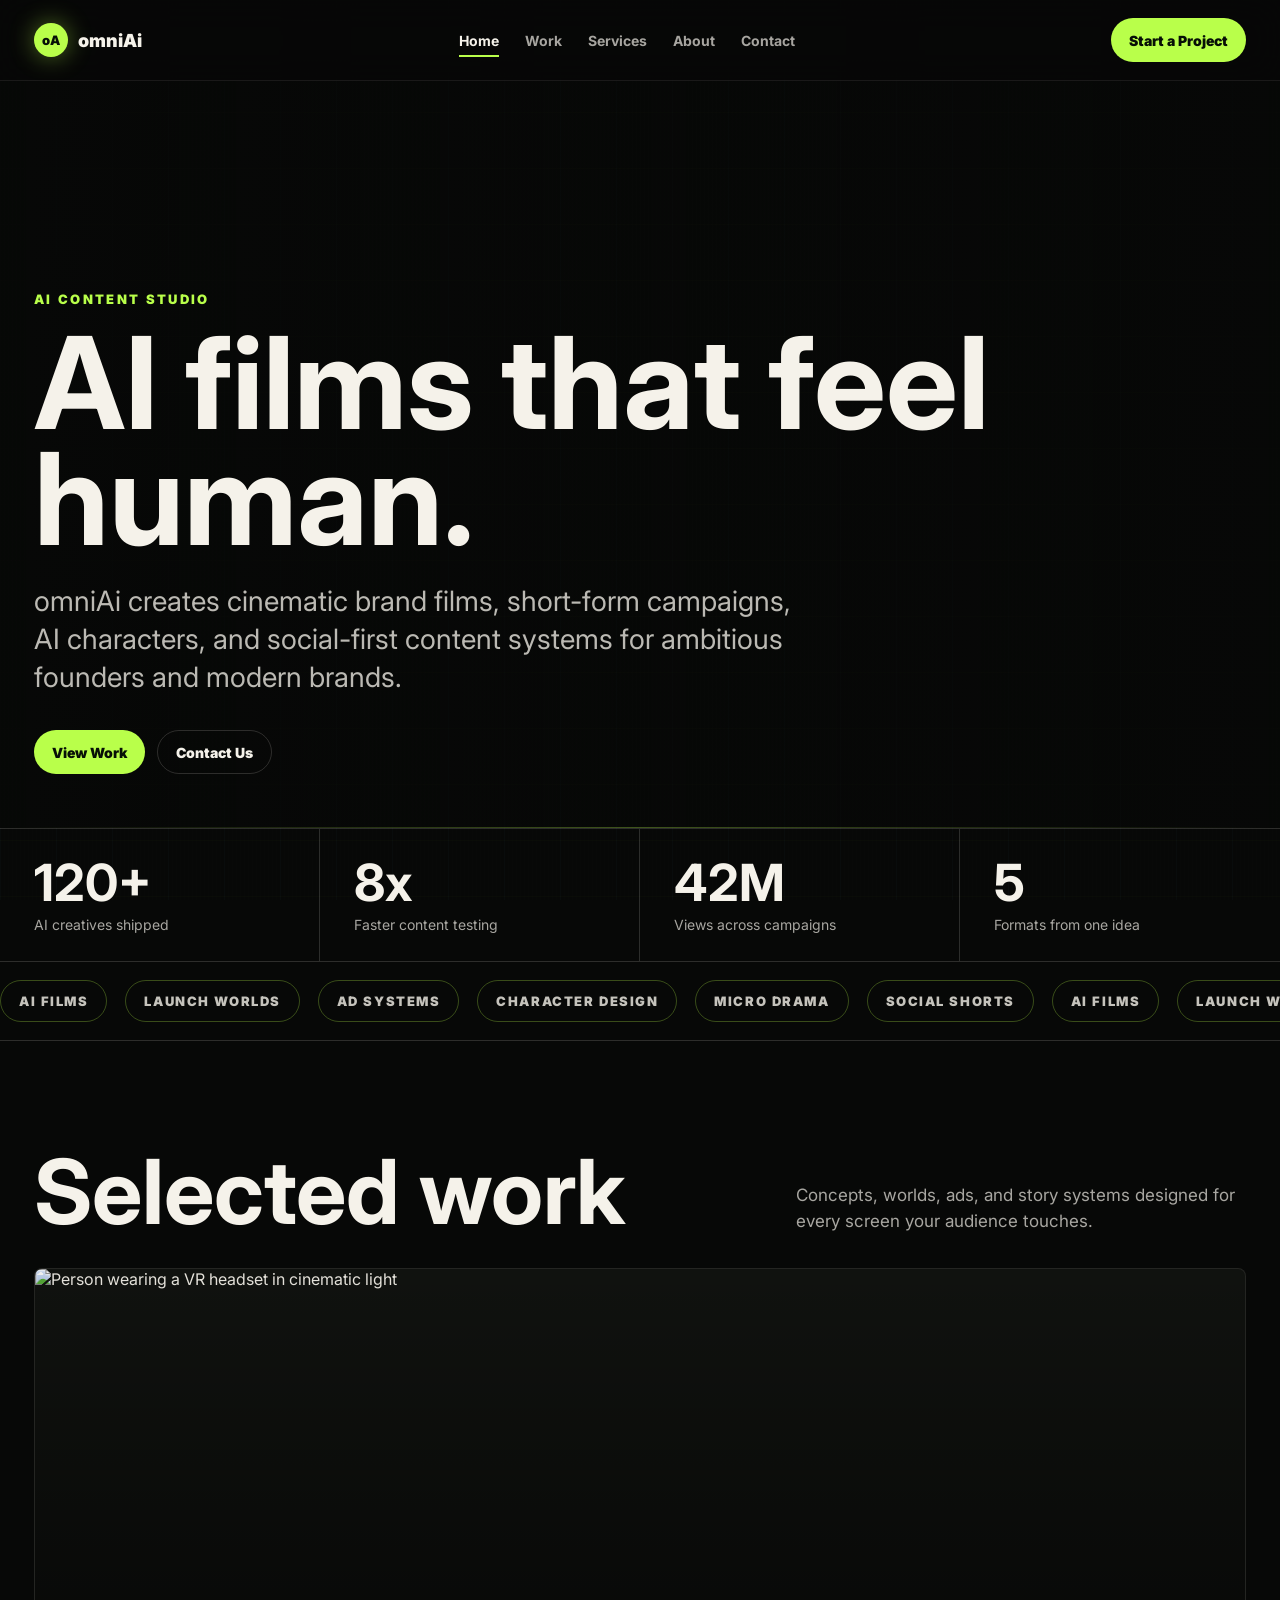
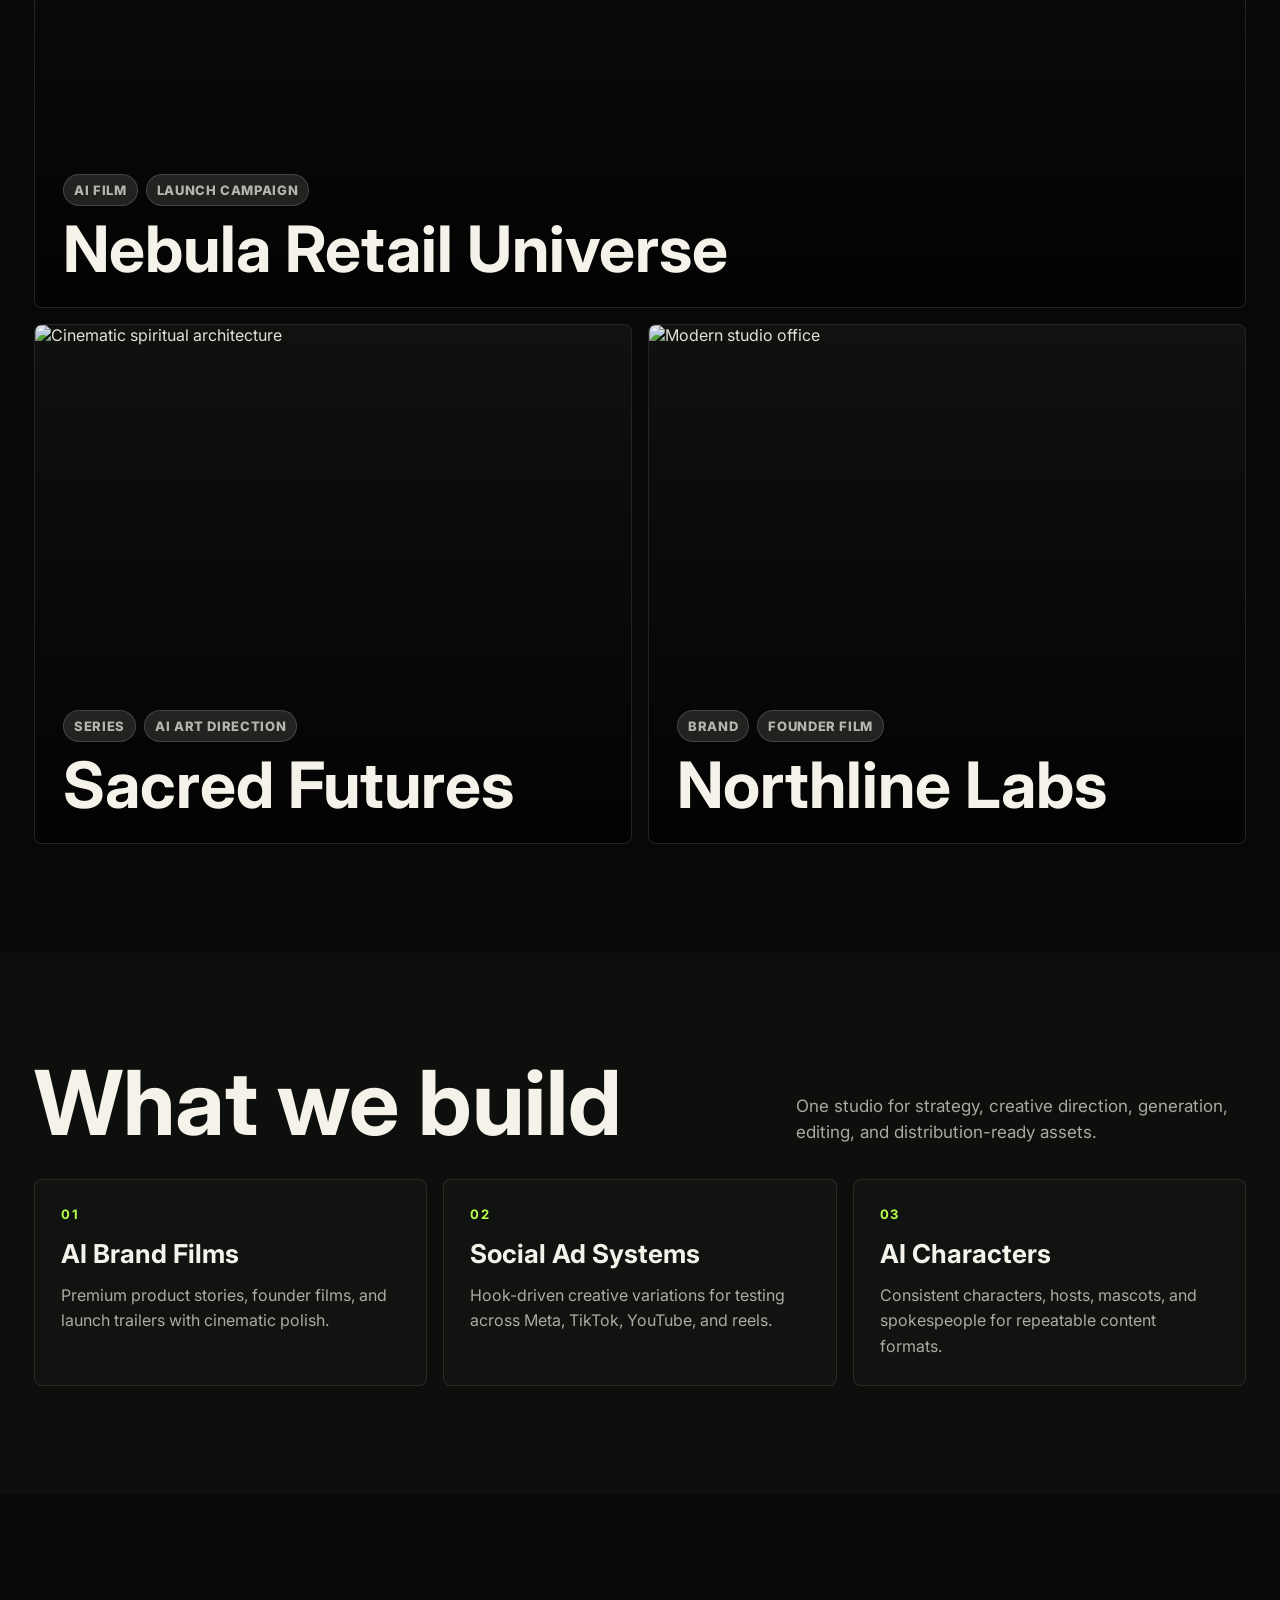
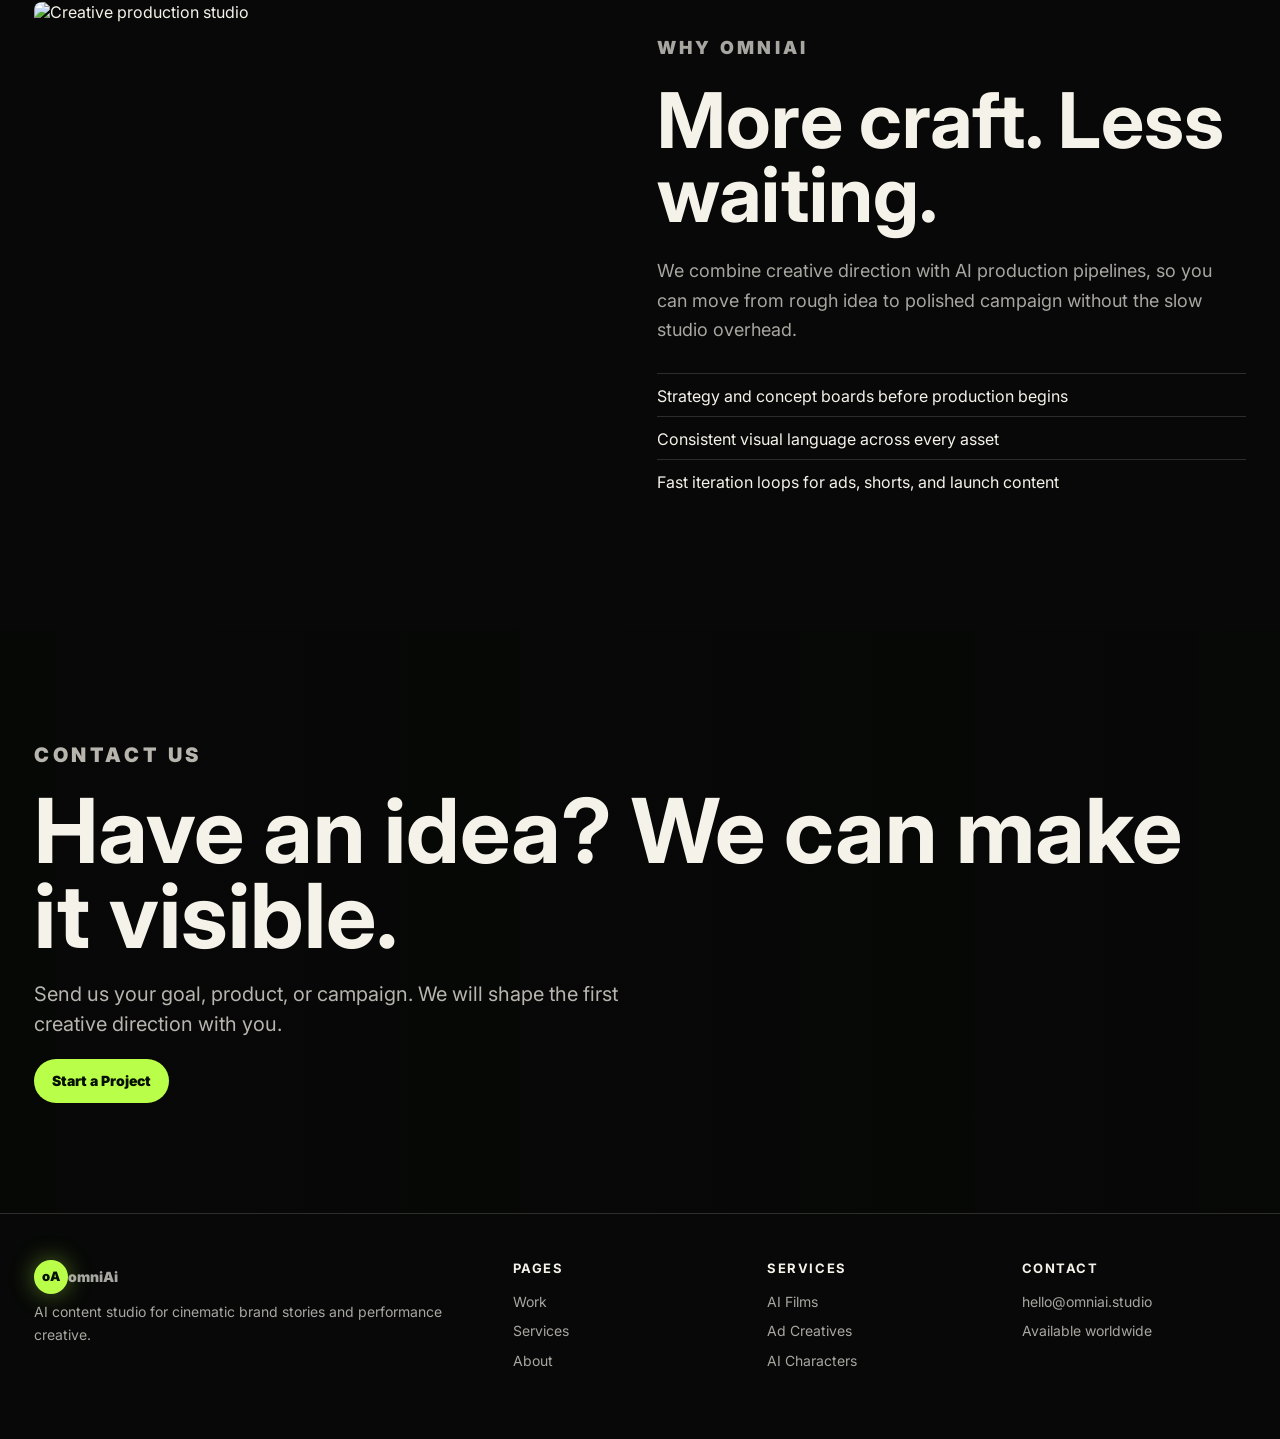
==== index.html @ dc78fbbf "portfolio first raw version" ====
<!DOCTYPE html>
<html lang="en">
  <head>
    <meta charset="UTF-8" />
    <meta name="viewport" content="width=device-width, initial-scale=1.0" />
    <title>omniAi Studio</title>
    <link rel="preconnect" href="https://fonts.googleapis.com" />
    <link rel="preconnect" href="https://fonts.gstatic.com" crossorigin />
    <link href="https://fonts.googleapis.com/css2?family=Inter:wght@400;500;700;800;900&display=swap" rel="stylesheet" />
    <link rel="stylesheet" href="./styles.css" />
  </head>
  <body>
    <div class="site-shell">
      <header class="site-header">
        <a class="brand" href="./index.html"><span class="brand-mark">oA</span><span>omniAi</span></a>
        <nav class="main-nav" aria-label="Main navigation">
          <a class="active" href="./index.html">Home</a>
          <a href="./work.html">Work</a>
          <a href="./services.html">Services</a>
          <a href="./about.html">About</a>
          <a href="./contact.html">Contact</a>
        </nav>
        <a class="nav-cta" href="./contact.html">Start a Project</a>
        <button class="menu-toggle" type="button" data-menu-toggle>Menu</button>
      </header>

      <main>
        <section class="hero">
          <div class="hero-inner reveal">
            <p class="eyebrow">AI content studio</p>
            <h1>AI films that feel human.</h1>
            <p class="hero-copy">
              omniAi creates cinematic brand films, short-form campaigns, AI characters,
              and social-first content systems for ambitious founders and modern brands.
            </p>
            <div class="hero-actions">
              <a class="button-primary" href="./work.html">View Work</a>
              <a class="button-secondary" href="./contact.html">Contact Us</a>
            </div>
          </div>
        </section>

        <section class="proof-strip" aria-label="Studio proof points">
          <div class="proof-item"><strong>120+</strong><span>AI creatives shipped</span></div>
          <div class="proof-item"><strong>8x</strong><span>Faster content testing</span></div>
          <div class="proof-item"><strong>42M</strong><span>Views across campaigns</span></div>
          <div class="proof-item"><strong>5</strong><span>Formats from one idea</span></div>
        </section>

        <section class="motion-strip" aria-label="omniAi capabilities">
          <div class="motion-track">
            <span>AI Films</span>
            <span>Launch Worlds</span>
            <span>Ad Systems</span>
            <span>Character Design</span>
            <span>Micro Drama</span>
            <span>Social Shorts</span>
            <span>AI Films</span>
            <span>Launch Worlds</span>
            <span>Ad Systems</span>
            <span>Character Design</span>
            <span>Micro Drama</span>
            <span>Social Shorts</span>
          </div>
        </section>

        <section class="section" id="work">
          <div class="section-inner">
            <div class="section-head reveal">
              <h2>Selected work</h2>
              <p>Concepts, worlds, ads, and story systems designed for every screen your audience touches.</p>
            </div>

            <div class="work-grid">
              <article class="work-card featured reveal">
                <a href="./work.html">
                  <img src="https://images.unsplash.com/photo-1535223289827-42f1e9919769?auto=format&fit=crop&w=1800&q=85" alt="Person wearing a VR headset in cinematic light" />
                  <div class="work-overlay">
                    <div class="work-meta"><span>AI Film</span><span>Launch Campaign</span></div>
                    <h3>Nebula Retail Universe</h3>
                  </div>
                </a>
              </article>

              <article class="work-card reveal">
                <a href="./work.html">
                  <img src="https://images.unsplash.com/photo-1518709268805-4e9042af2176?auto=format&fit=crop&w=1200&q=85" alt="Cinematic spiritual architecture" />
                  <div class="work-overlay">
                    <div class="work-meta"><span>Series</span><span>AI Art Direction</span></div>
                    <h3>Sacred Futures</h3>
                  </div>
                </a>
              </article>

              <article class="work-card reveal">
                <a href="./work.html">
                  <img src="https://images.unsplash.com/photo-1497366754035-f200968a6e72?auto=format&fit=crop&w=1200&q=85" alt="Modern studio office" />
                  <div class="work-overlay">
                    <div class="work-meta"><span>Brand</span><span>Founder Film</span></div>
                    <h3>Northline Labs</h3>
                  </div>
                </a>
              </article>
            </div>
          </div>
        </section>

        <section class="section section-muted" id="services">
          <div class="section-inner">
            <div class="section-head reveal">
              <h2>What we build</h2>
              <p>One studio for strategy, creative direction, generation, editing, and distribution-ready assets.</p>
            </div>
            <div class="service-grid">
              <article class="service-card reveal">
                <strong>01</strong>
                <h3>AI Brand Films</h3>
                <p>Premium product stories, founder films, and launch trailers with cinematic polish.</p>
              </article>
              <article class="service-card reveal">
                <strong>02</strong>
                <h3>Social Ad Systems</h3>
                <p>Hook-driven creative variations for testing across Meta, TikTok, YouTube, and reels.</p>
              </article>
              <article class="service-card reveal">
                <strong>03</strong>
                <h3>AI Characters</h3>
                <p>Consistent characters, hosts, mascots, and spokespeople for repeatable content formats.</p>
              </article>
            </div>
          </div>
        </section>

        <section class="section">
          <div class="section-inner split-section">
            <img class="split-image reveal" src="https://images.unsplash.com/photo-1485217988980-11786ced9454?auto=format&fit=crop&w=1300&q=85" alt="Creative production studio" />
            <div class="split-copy reveal">
              <p class="eyebrow">Why omniAi</p>
              <h2>More craft. Less waiting.</h2>
              <p>
                We combine creative direction with AI production pipelines, so you can move from rough idea to polished campaign without the slow studio overhead.
              </p>
              <ul class="bullet-list">
                <li>Strategy and concept boards before production begins</li>
                <li>Consistent visual language across every asset</li>
                <li>Fast iteration loops for ads, shorts, and launch content</li>
              </ul>
            </div>
          </div>
        </section>

        <section class="cta-section">
          <div class="section-inner reveal">
            <p class="eyebrow">Contact us</p>
            <h2>Have an idea? We can make it visible.</h2>
            <p>Send us your goal, product, or campaign. We will shape the first creative direction with you.</p>
            <a class="button-primary" href="./contact.html">Start a Project</a>
          </div>
        </section>
      </main>

      <footer class="site-footer-wrap">
        <div class="site-footer">
          <div>
            <a class="brand" href="./index.html"><span class="brand-mark">oA</span><span>omniAi</span></a>
            <p>AI content studio for cinematic brand stories and performance creative.</p>
          </div>
          <div><h3>Pages</h3><a href="./work.html">Work</a><a href="./services.html">Services</a><a href="./about.html">About</a></div>
          <div><h3>Services</h3><a href="./services.html">AI Films</a><a href="./services.html">Ad Creatives</a><a href="./services.html">AI Characters</a></div>
          <div><h3>Contact</h3><a href="mailto:hello@omniai.studio">hello@omniai.studio</a><p>Available worldwide</p></div>
        </div>
      </footer>
    </div>
    <script src="./script.js"></script>
  </body>
</html>
---- styles.css ----
:root {
  --bg: #070807;
  --panel: #111310;
  --panel-2: #171a15;
  --text: #f5f2ea;
  --muted: rgba(245, 242, 234, 0.68);
  --soft: rgba(245, 242, 234, 0.12);
  --line: rgba(245, 242, 234, 0.16);
  --lime: #b9ff4a;
  --cyan: #73e3ff;
  --amber: #ffcb6b;
  --rose: #ff7a90;
  --radius: 8px;
  --max: 1220px;
}

* {
  box-sizing: border-box;
}

html {
  scroll-behavior: smooth;
}

body {
  background: var(--bg);
  color: var(--text);
  font-family: Inter, Arial, sans-serif;
  margin: 0;
  position: relative;
}

html,
body {
  max-width: 100%;
  overflow-x: hidden;
}

body::before {
  background-image:
    linear-gradient(rgba(185, 255, 74, 0.045) 1px, transparent 1px),
    linear-gradient(90deg, rgba(115, 227, 255, 0.04) 1px, transparent 1px);
  background-size: 56px 56px;
  content: "";
  inset: 0;
  opacity: 0.52;
  pointer-events: none;
  position: fixed;
  transform: translate3d(0, var(--grid-shift, 0px), 0);
  z-index: 0;
}

body::after {
  background: repeating-linear-gradient(
    90deg,
    rgba(255, 255, 255, 0.018) 0,
    rgba(255, 255, 255, 0.018) 1px,
    transparent 1px,
    transparent 4px
  );
  content: "";
  inset: 0;
  mix-blend-mode: overlay;
  opacity: 0.24;
  pointer-events: none;
  position: fixed;
  z-index: 0;
}

body.nav-open {
  overflow: hidden;
}

a {
  color: inherit;
  text-decoration: none;
}

img {
  display: block;
  width: 100%;
}

button,
input,
textarea,
select {
  font: inherit;
}

.site-shell {
  min-height: 100vh;
  overflow: hidden;
  position: relative;
  z-index: 1;
}

.scroll-progress {
  background: linear-gradient(90deg, var(--lime), var(--cyan), var(--amber));
  height: 3px;
  left: 0;
  position: fixed;
  top: 0;
  transform: scaleX(0);
  transform-origin: left;
  width: 100%;
  z-index: 100;
}

.site-header {
  align-items: center;
  animation: headerDrop 720ms ease both;
  background: rgba(7, 8, 7, 0.72);
  backdrop-filter: blur(18px);
  border-bottom: 1px solid rgba(245, 242, 234, 0.08);
  display: flex;
  justify-content: space-between;
  left: 0;
  padding: 18px 34px;
  position: fixed;
  right: 0;
  top: 0;
  z-index: 50;
}

.brand {
  align-items: center;
  display: inline-flex;
  font-size: 18px;
  font-weight: 900;
  gap: 10px;
  letter-spacing: 0;
}

.brand-mark {
  align-items: center;
  background: var(--lime);
  border-radius: 50%;
  color: #071006;
  display: inline-flex;
  font-size: 13px;
  font-weight: 900;
  height: 34px;
  justify-content: center;
  width: 34px;
  box-shadow: 0 0 24px rgba(185, 255, 74, 0.42);
}

.main-nav {
  align-items: center;
  display: flex;
  gap: 26px;
}

.main-nav a {
  color: var(--muted);
  font-size: 14px;
  font-weight: 700;
  position: relative;
}

.main-nav a::after {
  background: var(--lime);
  bottom: -8px;
  content: "";
  height: 2px;
  left: 0;
  position: absolute;
  transform: scaleX(0);
  transform-origin: left;
  transition: transform 180ms ease;
  width: 100%;
}

.main-nav a:hover,
.main-nav a.active {
  color: var(--text);
}

.main-nav a:hover::after,
.main-nav a.active::after {
  transform: scaleX(1);
}

.nav-cta,
.button-primary,
.button-secondary {
  align-items: center;
  border-radius: 999px;
  display: inline-flex;
  font-size: 14px;
  font-weight: 900;
  justify-content: center;
  min-height: 44px;
  overflow: hidden;
  padding: 0 18px;
  position: relative;
  transition: transform 180ms ease, border-color 180ms ease, background 180ms ease, box-shadow 180ms ease;
}

.nav-cta::before,
.button-primary::before,
.button-secondary::before {
  background: linear-gradient(90deg, transparent, rgba(255, 255, 255, 0.42), transparent);
  content: "";
  height: 100%;
  left: -100%;
  position: absolute;
  top: 0;
  transform: skewX(-18deg);
  transition: left 420ms ease;
  width: 70%;
}

.nav-cta,
.button-primary {
  background: var(--lime);
  color: #071006;
}

.button-secondary {
  border: 1px solid var(--line);
  color: var(--text);
}

.nav-cta:hover,
.button-primary:hover,
.button-secondary:hover {
  box-shadow: 0 18px 42px rgba(185, 255, 74, 0.16);
  transform: translateY(-2px);
}

.nav-cta:hover::before,
.button-primary:hover::before,
.button-secondary:hover::before {
  left: 130%;
}

.menu-toggle {
  align-items: center;
  background: transparent;
  border: 1px solid var(--line);
  border-radius: 999px;
  color: var(--text);
  cursor: pointer;
  display: none;
  height: 42px;
  padding: 0 16px;
}

.hero {
  align-items: flex-end;
  background-image:
    linear-gradient(90deg, rgba(7, 8, 7, 0.88), rgba(7, 8, 7, 0.42) 52%, rgba(7, 8, 7, 0.72)),
    url("https://images.unsplash.com/photo-1535223289827-42f1e9919769?auto=format&fit=crop&w=2200&q=85");
  background-position: center;
  background-size: cover;
  display: flex;
  min-height: 92vh;
  padding: 130px 34px 54px;
  position: relative;
}

.hero::after,
.page-hero::after {
  background: linear-gradient(90deg, transparent, rgba(185, 255, 74, 0.35), transparent);
  bottom: 0;
  content: "";
  height: 1px;
  left: 0;
  opacity: 0.9;
  position: absolute;
  width: 100%;
}

.hero-inner,
.section-inner,
.page-hero-inner,
.site-footer {
  margin: 0 auto;
  max-width: var(--max);
  width: 100%;
}

.eyebrow {
  color: var(--lime);
  font-size: 13px;
  font-weight: 900;
  letter-spacing: 0.18em;
  margin: 0 0 18px;
  text-transform: uppercase;
}

.hero h1,
.page-hero h1 {
  animation: titleRise 900ms ease both;
  font-size: clamp(54px, 10vw, 154px);
  letter-spacing: 0;
  line-height: 0.9;
  margin: 0;
  max-width: 1050px;
}

.hero-copy {
  animation: fadeUp 900ms 140ms ease both;
  color: rgba(245, 242, 234, 0.76);
  font-size: clamp(18px, 2.2vw, 28px);
  line-height: 1.36;
  margin: 26px 0 0;
  max-width: 760px;
}

.hero-actions {
  animation: fadeUp 900ms 260ms ease both;
  display: flex;
  flex-wrap: wrap;
  gap: 12px;
  margin-top: 34px;
}

.proof-strip {
  border-bottom: 1px solid var(--line);
  border-top: 1px solid var(--line);
  display: grid;
  grid-template-columns: repeat(4, 1fr);
}

.proof-item {
  border-right: 1px solid var(--line);
  padding: 28px 34px;
  transition: background 220ms ease;
}

.proof-item:hover {
  background: rgba(185, 255, 74, 0.055);
}

.proof-item:last-child {
  border-right: 0;
}

.proof-item strong {
  display: block;
  font-size: clamp(32px, 4vw, 56px);
  line-height: 1;
}

.proof-item span {
  color: var(--muted);
  display: block;
  font-size: 14px;
  margin-top: 8px;
}

.motion-strip {
  border-bottom: 1px solid var(--line);
  overflow: hidden;
  padding: 18px 0;
}

.motion-track {
  animation: marquee 28s linear infinite;
  display: flex;
  gap: 18px;
  width: max-content;
}

.motion-track span {
  align-items: center;
  border: 1px solid rgba(185, 255, 74, 0.28);
  border-radius: 999px;
  color: rgba(245, 242, 234, 0.8);
  display: inline-flex;
  font-size: 13px;
  font-weight: 900;
  letter-spacing: 0.12em;
  min-height: 42px;
  padding: 0 18px;
  text-transform: uppercase;
}

.section {
  padding: 108px 34px;
}

.section-muted {
  background: #0d0f0c;
}

.section-head {
  align-items: end;
  display: flex;
  gap: 28px;
  justify-content: space-between;
  margin-bottom: 34px;
}

.section-head h2,
.cta-section h2 {
  font-size: clamp(42px, 7vw, 92px);
  line-height: 0.95;
  margin: 0;
}

.section-head p {
  color: var(--muted);
  font-size: 17px;
  line-height: 1.5;
  margin: 0;
  max-width: 450px;
}

.work-grid {
  display: grid;
  gap: 16px;
  grid-template-columns: repeat(2, minmax(0, 1fr));
}

.work-card {
  background: var(--panel);
  border: 1px solid rgba(245, 242, 234, 0.08);
  border-radius: var(--radius);
  min-height: 520px;
  overflow: hidden;
  position: relative;
  transform: translateZ(0);
  transition: border-color 260ms ease, box-shadow 260ms ease, transform 260ms ease;
}

.work-card::after {
  background: linear-gradient(120deg, transparent 0%, rgba(255, 255, 255, 0.14) 45%, transparent 60%);
  content: "";
  inset: 0;
  opacity: 0;
  pointer-events: none;
  position: absolute;
  transform: translateX(-45%);
  transition: opacity 240ms ease, transform 650ms ease;
}

.work-card:hover {
  border-color: rgba(185, 255, 74, 0.34);
  box-shadow: 0 28px 80px rgba(0, 0, 0, 0.34);
  transform: translateY(-4px);
}

.work-card:hover::after {
  opacity: 1;
  transform: translateX(45%);
}

.work-card.featured {
  grid-column: span 2;
  min-height: 640px;
}

.work-card img {
  height: 100%;
  object-fit: cover;
  transition: filter 650ms ease, transform 650ms ease;
}

.work-card:hover img {
  filter: saturate(1.14) contrast(1.05);
  transform: scale(1.05);
}

.work-overlay {
  background: linear-gradient(180deg, rgba(0, 0, 0, 0.06), rgba(0, 0, 0, 0.88));
  inset: 0;
  display: flex;
  flex-direction: column;
  justify-content: flex-end;
  padding: 28px;
  position: absolute;
}

.work-overlay h3 {
  font-size: clamp(32px, 5vw, 68px);
  line-height: 0.96;
  margin: 0;
  max-width: 820px;
}

.work-meta {
  color: rgba(245, 242, 234, 0.7);
  display: flex;
  flex-wrap: wrap;
  font-size: 13px;
  font-weight: 800;
  gap: 8px;
  letter-spacing: 0.05em;
  margin-bottom: 12px;
  text-transform: uppercase;
}

.work-meta span {
  background: rgba(245, 242, 234, 0.12);
  border: 1px solid rgba(245, 242, 234, 0.16);
  border-radius: 999px;
  padding: 7px 10px;
}

.service-grid,
.process-grid,
.team-grid {
  display: grid;
  gap: 16px;
  grid-template-columns: repeat(3, minmax(0, 1fr));
}

.service-card,
.process-card,
.team-card,
.contact-panel,
.contact-form,
.quote-panel {
  background: var(--panel);
  border: 1px solid rgba(245, 242, 234, 0.1);
  border-radius: var(--radius);
}

.service-card,
.process-card,
.team-card {
  padding: 26px;
  transition: border-color 220ms ease, transform 220ms ease, background 220ms ease;
}

.service-card:hover,
.process-card:hover,
.team-card:hover {
  background: #151913;
  border-color: rgba(185, 255, 74, 0.28);
  transform: translateY(-4px);
}

.service-card strong,
.process-card strong {
  color: var(--lime);
  display: block;
  font-size: 13px;
  letter-spacing: 0.12em;
  margin-bottom: 18px;
  text-transform: uppercase;
}

.service-card h3,
.process-card h3,
.team-card h3 {
  font-size: 26px;
  line-height: 1.08;
  margin: 0 0 14px;
}

.service-card p,
.process-card p,
.team-card p {
  color: var(--muted);
  line-height: 1.6;
  margin: 0;
}

.split-section {
  align-items: center;
  display: grid;
  gap: 34px;
  grid-template-columns: 1fr 1fr;
}

.split-image {
  border-radius: var(--radius);
  min-height: 520px;
  object-fit: cover;
}

.split-copy h2 {
  font-size: clamp(42px, 6vw, 86px);
  line-height: 0.96;
  margin: 0 0 24px;
}

.split-copy p {
  color: var(--muted);
  font-size: 18px;
  line-height: 1.65;
  margin: 0 0 22px;
}

.bullet-list {
  color: var(--text);
  display: grid;
  gap: 10px;
  list-style: none;
  margin: 28px 0 0;
  padding: 0;
}

.bullet-list li {
  border-top: 1px solid var(--line);
  padding-top: 12px;
}

.page-hero {
  background:
    linear-gradient(90deg, rgba(7, 8, 7, 0.92), rgba(7, 8, 7, 0.68)),
    var(--page-image, url("https://images.unsplash.com/photo-1497366754035-f200968a6e72?auto=format&fit=crop&w=2200&q=85"));
  background-position: center;
  background-size: cover;
  padding: 170px 34px 70px;
  position: relative;
}

.page-hero p {
  color: var(--muted);
  font-size: clamp(18px, 2vw, 26px);
  line-height: 1.45;
  max-width: 760px;
}

.filter-tabs {
  display: flex;
  flex-wrap: wrap;
  gap: 10px;
  margin-bottom: 28px;
}

.filter-tabs button {
  background: transparent;
  border: 1px solid var(--line);
  border-radius: 999px;
  color: var(--muted);
  cursor: pointer;
  min-height: 40px;
  padding: 0 16px;
}

.filter-tabs button.active,
.filter-tabs button:hover {
  background: var(--lime);
  border-color: var(--lime);
  color: #071006;
}

.contact-layout {
  display: grid;
  gap: 18px;
  grid-template-columns: 0.85fr 1.15fr;
}

.contact-panel,
.contact-form {
  padding: 28px;
}

.contact-panel h2,
.contact-form h2 {
  font-size: 34px;
  line-height: 1.05;
  margin: 0 0 16px;
}

.contact-panel p {
  color: var(--muted);
  line-height: 1.6;
}

.contact-methods {
  display: grid;
  gap: 12px;
  margin-top: 28px;
}

.contact-methods a,
.contact-methods span {
  border-top: 1px solid var(--line);
  color: var(--text);
  display: block;
  padding-top: 12px;
}

.form-grid {
  display: grid;
  gap: 14px;
  grid-template-columns: 1fr 1fr;
}

.form-field {
  display: grid;
  gap: 7px;
}

.form-field.full {
  grid-column: span 2;
}

.form-field label {
  color: rgba(245, 242, 234, 0.74);
  font-size: 13px;
  font-weight: 800;
}

.form-field input,
.form-field textarea,
.form-field select {
  background: #0b0d0a;
  border: 1px solid var(--line);
  border-radius: 8px;
  color: var(--text);
  min-height: 48px;
  outline: none;
  padding: 12px 14px;
  width: 100%;
}

.form-field textarea {
  min-height: 150px;
  resize: vertical;
}

.form-field input:focus,
.form-field textarea:focus,
.form-field select:focus {
  border-color: var(--lime);
}

.form-note {
  color: var(--lime);
  min-height: 22px;
  margin: 14px 0 0;
}

.quote-panel {
  padding: 44px;
}

.quote-panel blockquote {
  font-size: clamp(28px, 4vw, 58px);
  font-weight: 900;
  line-height: 1.04;
  margin: 0;
}

.quote-panel p {
  color: var(--muted);
  margin: 24px 0 0;
}

.cta-section {
  background:
    linear-gradient(90deg, rgba(7, 8, 7, 0.88), rgba(7, 8, 7, 0.48)),
    url("https://images.unsplash.com/photo-1485217988980-11786ced9454?auto=format&fit=crop&w=2200&q=85");
  background-position: center;
  background-size: cover;
  padding: 110px 34px;
}

.cta-section p {
  color: rgba(245, 242, 234, 0.74);
  font-size: 20px;
  line-height: 1.5;
  max-width: 650px;
}

.site-footer-wrap {
  border-top: 1px solid var(--line);
  padding: 46px 34px 60px;
}

.site-footer {
  display: grid;
  gap: 30px;
  grid-template-columns: 2fr repeat(3, 1fr);
}

.site-footer h3 {
  color: var(--text);
  font-size: 13px;
  letter-spacing: 0.12em;
  margin: 0 0 14px;
  text-transform: uppercase;
}

.site-footer p,
.site-footer a {
  color: var(--muted);
  display: block;
  font-size: 14px;
  line-height: 1.7;
  margin: 0 0 6px;
}

.reveal {
  opacity: 0;
  transform: translateY(24px);
  transition: opacity 700ms ease, transform 700ms ease;
}

.reveal.visible {
  opacity: 1;
  transform: translateY(0);
}

.reveal.visible:nth-child(2) {
  transition-delay: 80ms;
}

.reveal.visible:nth-child(3) {
  transition-delay: 140ms;
}

@keyframes headerDrop {
  from {
    opacity: 0;
    transform: translateY(-18px);
  }
  to {
    opacity: 1;
    transform: translateY(0);
  }
}

@keyframes titleRise {
  from {
    opacity: 0;
    transform: translateY(32px);
  }
  to {
    opacity: 1;
    transform: translateY(0);
  }
}

@keyframes fadeUp {
  from {
    opacity: 0;
    transform: translateY(18px);
  }
  to {
    opacity: 1;
    transform: translateY(0);
  }
}

@keyframes marquee {
  from {
    transform: translateX(0);
  }
  to {
    transform: translateX(-50%);
  }
}

@media (max-width: 980px) {
  .site-header {
    padding: 16px 22px;
  }

  .menu-toggle {
    display: inline-flex;
    align-items: center;
  }

  .main-nav {
    align-items: stretch;
    background: #050605;
    border-left: 1px solid rgba(245, 242, 234, 0.18);
    box-shadow: -22px 0 60px rgba(0, 0, 0, 0.72);
    bottom: 0;
    flex-direction: column;
    gap: 0;
    justify-content: flex-start;
    padding: 86px 24px 24px;
    position: fixed;
    right: 0;
    top: 0;
    transform: translateX(100%);
    transition: transform 220ms ease;
    width: min(340px, 86vw);
    z-index: 80;
  }

  body.nav-open .main-nav {
    transform: translateX(0);
  }

  .main-nav a {
    border-bottom: 1px solid rgba(245, 242, 234, 0.18);
    color: #f5f2ea;
    font-size: 22px;
    font-weight: 900;
    padding: 18px 0;
  }

  .main-nav a.active {
    color: var(--lime);
  }

  .nav-cta {
    display: none;
  }

  .hero,
  .page-hero {
    padding-left: 22px;
    padding-right: 22px;
  }

  .hero {
    min-height: 820px;
  }

  .page-hero {
    padding-top: 140px;
  }

  .proof-strip {
    grid-template-columns: repeat(2, 1fr);
  }

  .proof-item:nth-child(2) {
    border-right: 0;
  }

  .section,
  .cta-section,
  .site-footer-wrap {
    padding-left: 22px;
    padding-right: 22px;
  }

  .section-head,
  .split-section,
  .contact-layout {
    grid-template-columns: 1fr;
  }

  .section-head {
    align-items: start;
    display: grid;
  }

  .work-grid,
  .service-grid,
  .process-grid,
  .team-grid {
    grid-template-columns: 1fr;
  }

  .work-card.featured {
    grid-column: auto;
  }

  .site-footer {
    grid-template-columns: 1fr 1fr;
  }
}

@media (max-width: 620px) {
  .site-header {
    padding: 14px 16px;
  }

  .brand {
    font-size: 16px;
  }

  .brand-mark {
    height: 30px;
    width: 30px;
  }

  .main-nav {
    border-left: 0;
    box-shadow: none;
    padding: 78px 20px 24px;
    width: 100vw;
  }

  .hero {
    min-height: 760px;
    padding: 104px 16px 40px;
  }

  .hero h1,
  .page-hero h1 {
    font-size: 52px;
    line-height: 0.94;
  }

  .hero-copy,
  .page-hero p {
    font-size: 17px;
  }

  .hero-actions {
    flex-direction: column;
  }

  .page-hero {
    padding: 118px 16px 52px;
  }

  .proof-strip,
  .site-footer,
  .form-grid {
    grid-template-columns: 1fr;
  }

  .proof-item {
    padding: 24px 16px;
    border-right: 0;
  }

  .proof-item:not(:last-child) {
    border-bottom: 1px solid var(--line);
  }

  .section,
  .cta-section,
  .site-footer-wrap {
    padding-left: 16px;
    padding-right: 16px;
  }

  .section {
    padding-top: 72px;
    padding-bottom: 72px;
  }

  .section-head h2,
  .cta-section h2,
  .split-copy h2 {
    font-size: 44px;
  }

  .work-card,
  .work-card.featured {
    min-height: 390px;
  }

  .work-overlay h3 {
    font-size: 34px;
  }

  .work-meta {
    gap: 6px;
  }

  .work-meta span {
    font-size: 11px;
    padding: 6px 8px;
  }

  .split-image {
    min-height: 360px;
  }

  .work-overlay,
  .service-card,
  .process-card,
  .team-card,
  .contact-panel,
  .contact-form,
  .quote-panel {
    padding: 22px;
  }

  .form-field.full {
    grid-column: auto;
  }

  .button-primary,
  .button-secondary {
    width: 100%;
  }

  .contact-form .button-primary {
    margin-top: 4px;
  }
}

@media (max-width: 380px) {
  .hero h1,
  .page-hero h1 {
    font-size: 44px;
  }

  .section-head h2,
  .cta-section h2,
  .split-copy h2 {
    font-size: 38px;
  }

  .work-card,
  .work-card.featured {
    min-height: 350px;
  }
}

@media (prefers-reduced-motion: reduce) {
  *,
  *::before,
  *::after {
    animation-duration: 0.01ms !important;
    animation-iteration-count: 1 !important;
    scroll-behavior: auto !important;
    transition-duration: 0.01ms !important;
  }

  .motion-track {
    animation: none;
  }
}
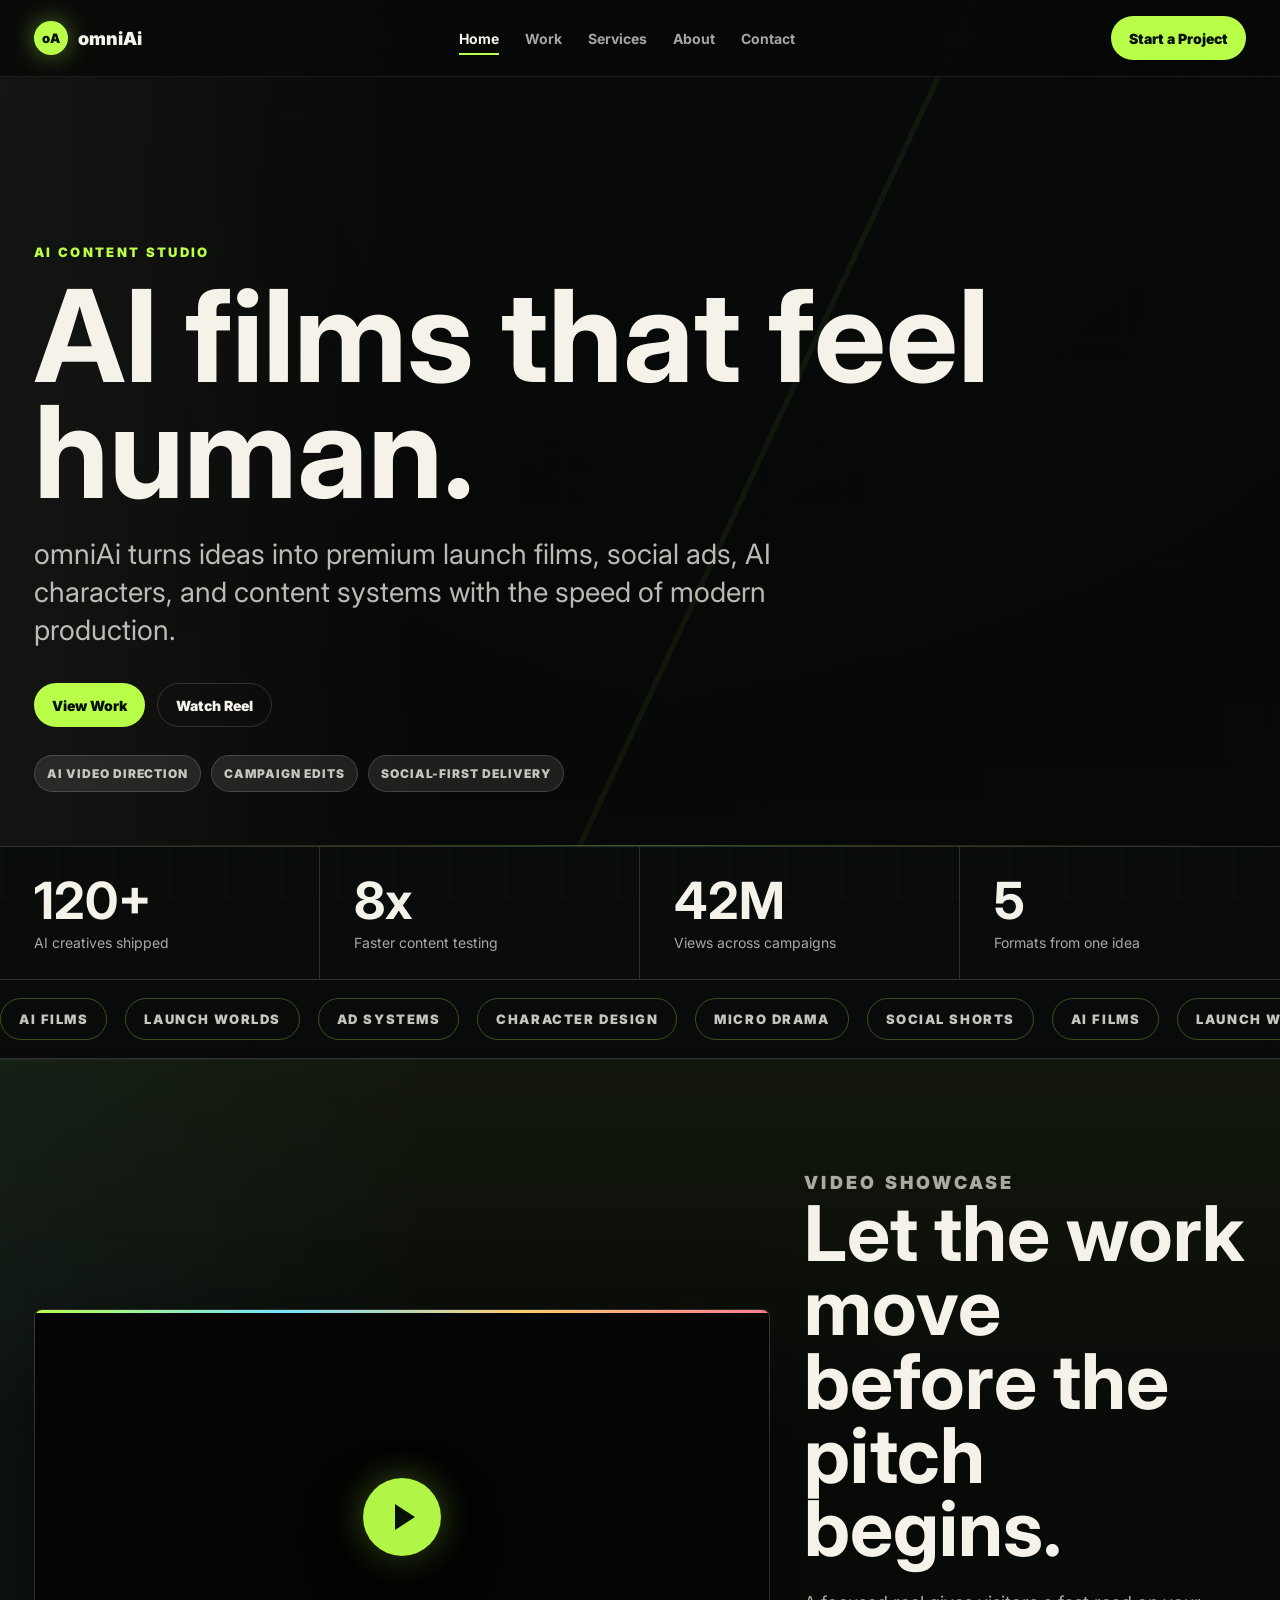
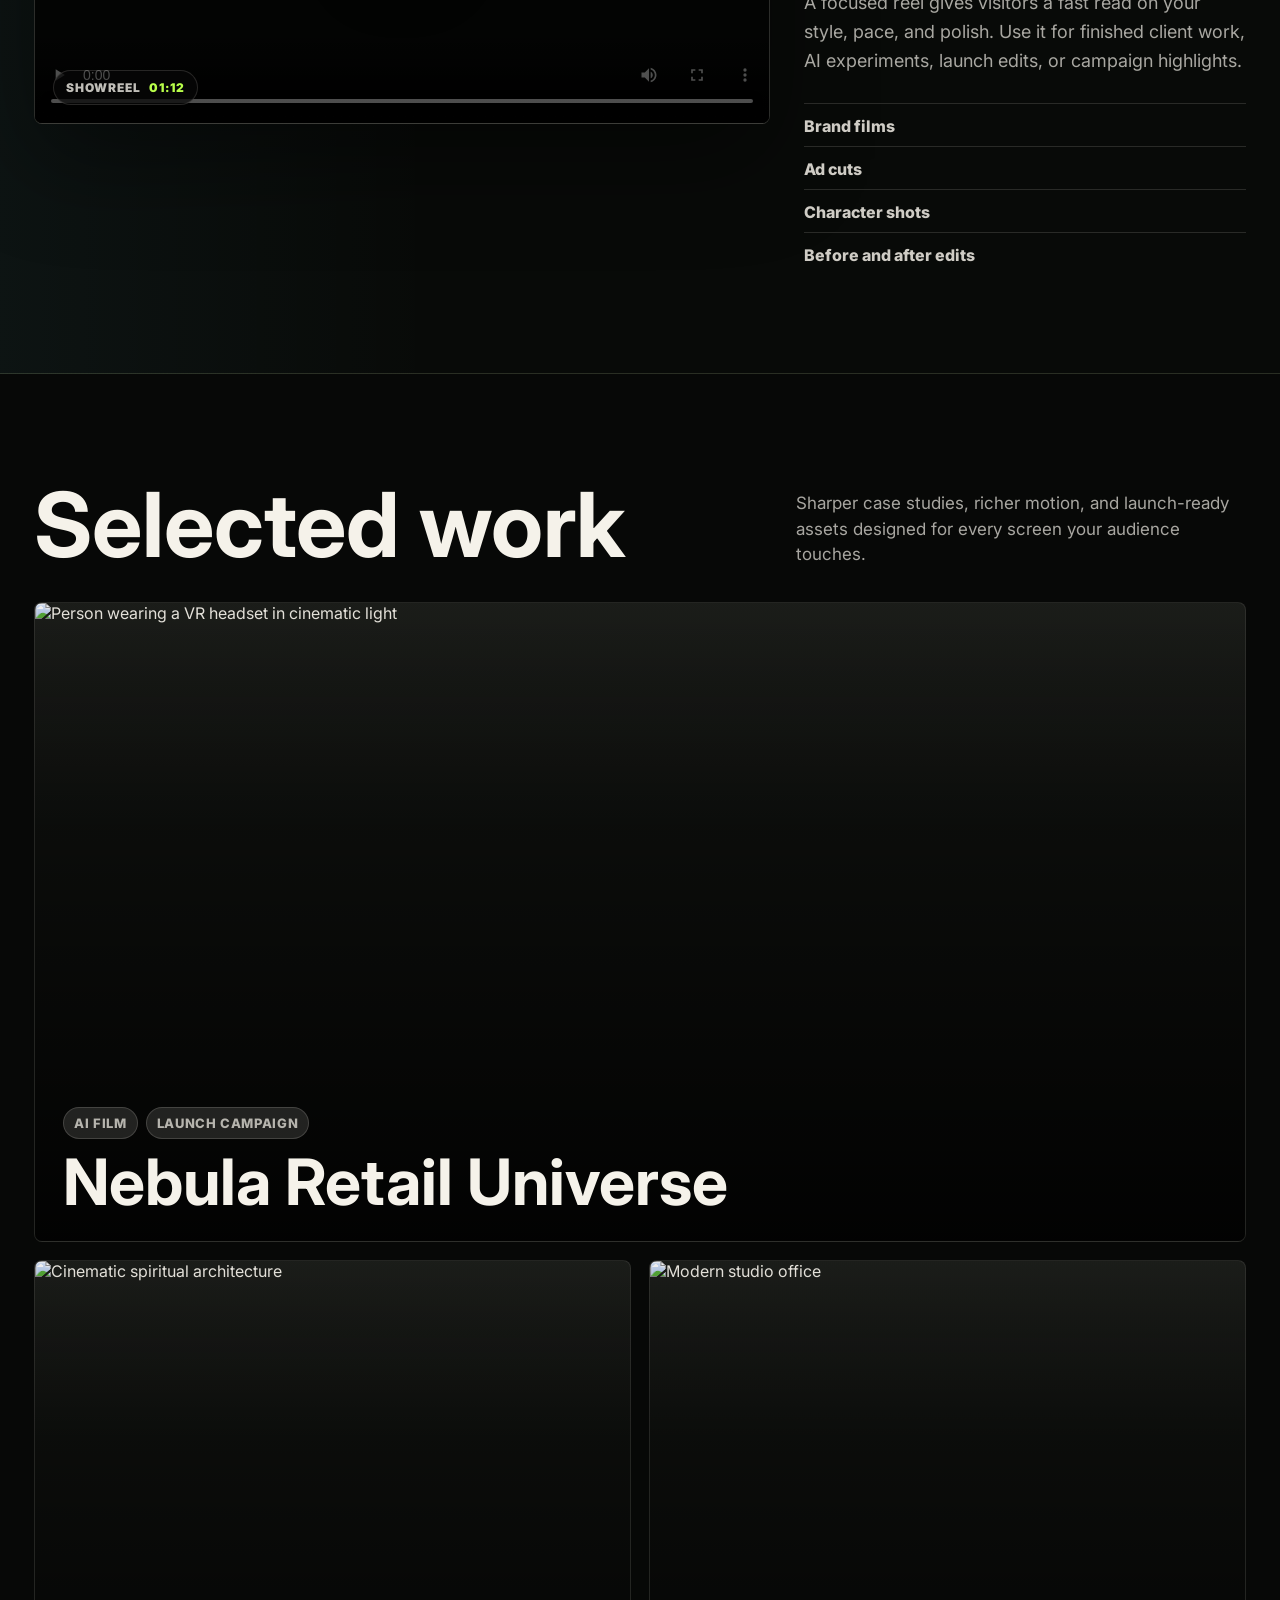
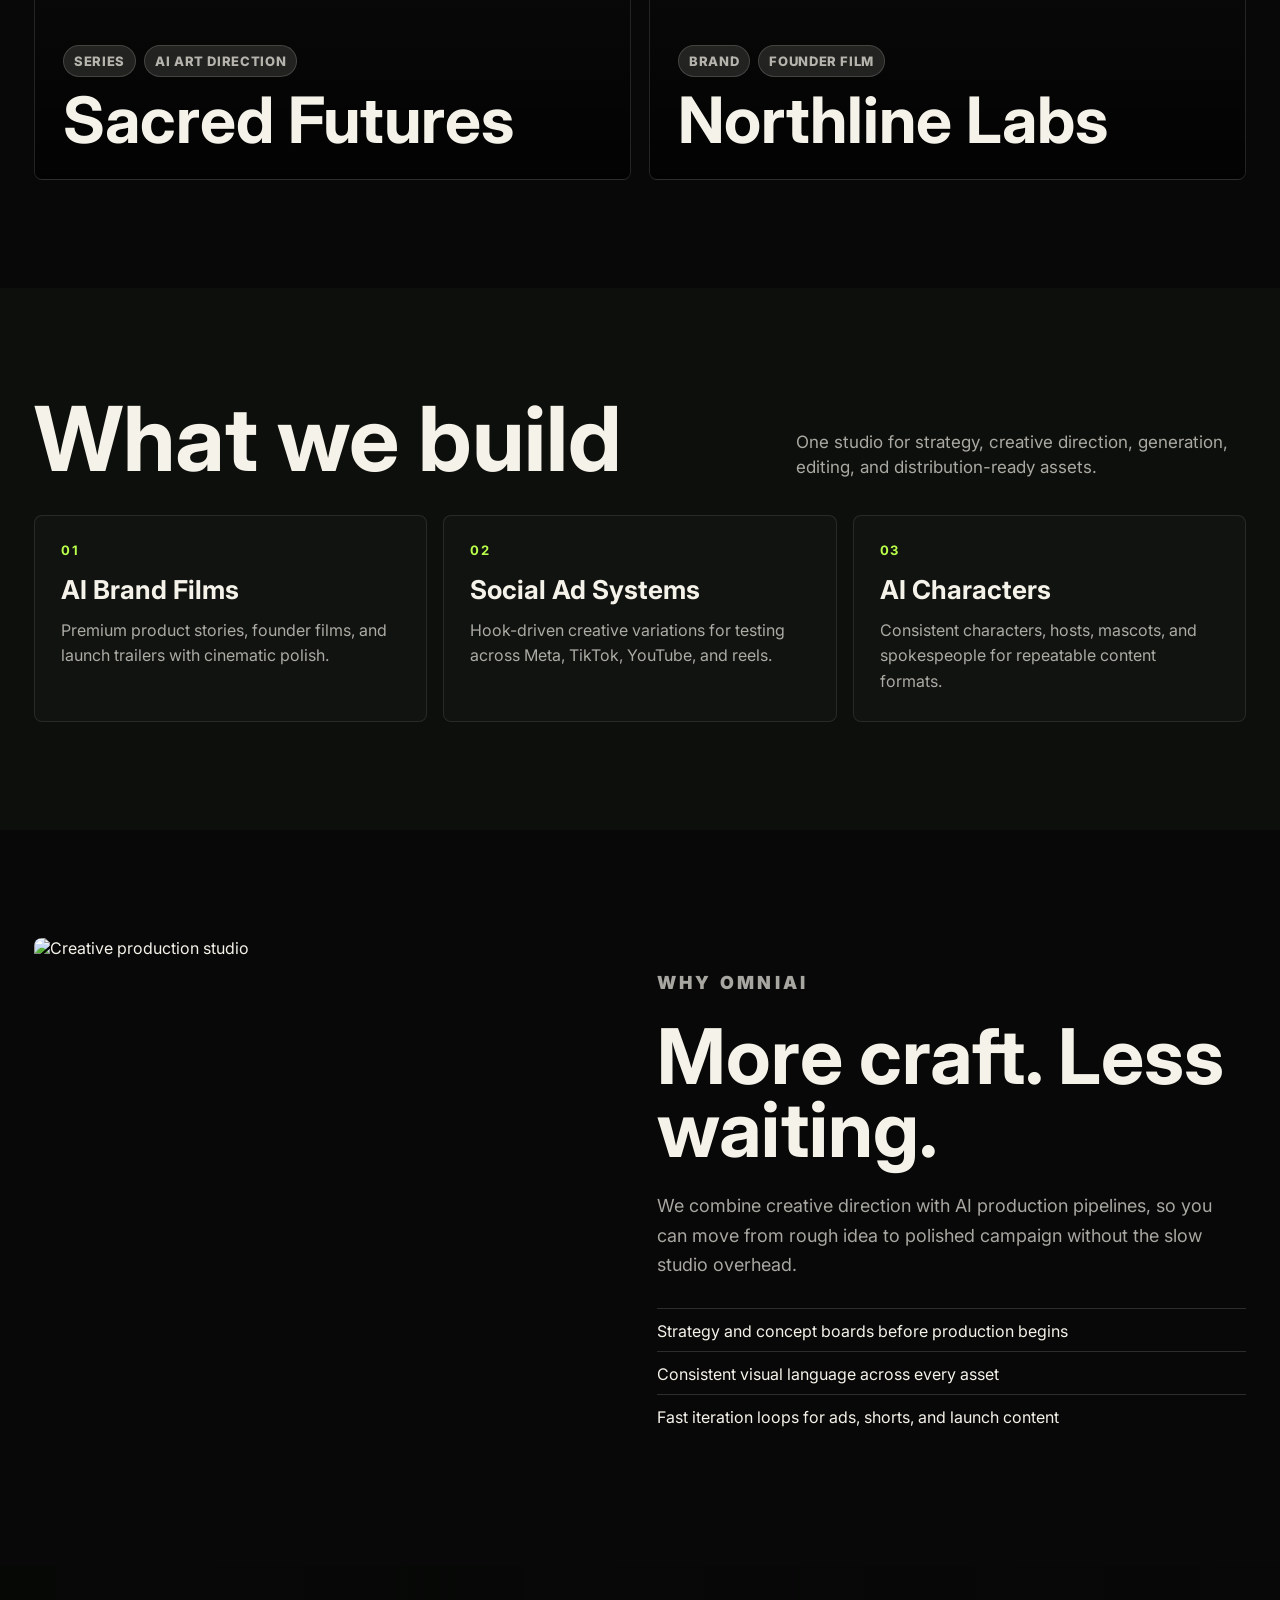
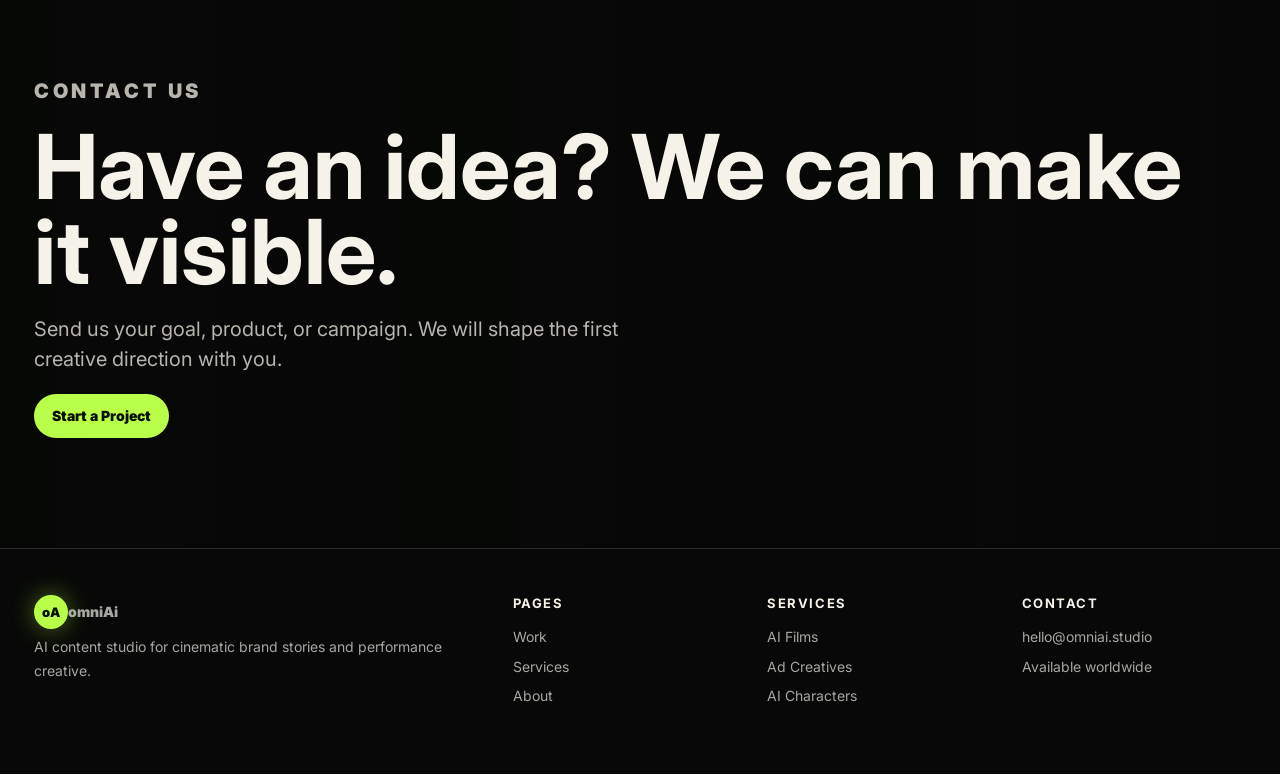
==== commit 1343fc8e: "added showreel video sections in work" ====
--- a/index.html
+++ b/index.html
@@ -30,12 +30,17 @@
             <p class="eyebrow">AI content studio</p>
             <h1>AI films that feel human.</h1>
             <p class="hero-copy">
-              omniAi creates cinematic brand films, short-form campaigns, AI characters,
-              and social-first content systems for ambitious founders and modern brands.
+              omniAi turns ideas into premium launch films, social ads, AI characters,
+              and content systems with the speed of modern production.
             </p>
             <div class="hero-actions">
               <a class="button-primary" href="./work.html">View Work</a>
-              <a class="button-secondary" href="./contact.html">Contact Us</a>
+              <a class="button-secondary" href="#showreel">Watch Reel</a>
+            </div>
+            <div class="hero-pills" aria-label="Studio strengths">
+              <span>AI video direction</span>
+              <span>Campaign edits</span>
+              <span>Social-first delivery</span>
             </div>
           </div>
         </section>
@@ -64,11 +69,47 @@
           </div>
         </section>
 
+        <section class="section reel-section" id="showreel">
+          <div class="section-inner reel-layout">
+            <div class="reel-frame reveal" data-reel-frame>
+              <video
+                class="reel-video"
+                data-reel-video
+                controls
+                playsinline
+                preload="metadata"
+                poster="https://images.unsplash.com/photo-1516321318423-f06f85e504b3?auto=format&fit=crop&w=1800&q=85"
+              >
+                <!-- Replace this source with your own exported reel file when it is ready. -->
+                <source src="https://cdn.coverr.co/videos/coverr-coding-on-a-laptop-2116/1080p.mp4" type="video/mp4" />
+                Your browser does not support the video tag.
+              </video>
+              <button class="video-play-button" type="button" aria-label="Play showreel" title="Play showreel" data-reel-play></button>
+              <div class="reel-badge"><span>Showreel</span><span>01:12</span></div>
+            </div>
+
+            <div class="reel-copy reveal">
+              <p class="eyebrow">Video showcase</p>
+              <h2>Let the work move before the pitch begins.</h2>
+              <p>
+                A focused reel gives visitors a fast read on your style, pace, and polish.
+                Use it for finished client work, AI experiments, launch edits, or campaign highlights.
+              </p>
+              <div class="reel-list" aria-label="Showreel contents">
+                <span>Brand films</span>
+                <span>Ad cuts</span>
+                <span>Character shots</span>
+                <span>Before and after edits</span>
+              </div>
+            </div>
+          </div>
+        </section>
+
         <section class="section" id="work">
           <div class="section-inner">
             <div class="section-head reveal">
               <h2>Selected work</h2>
-              <p>Concepts, worlds, ads, and story systems designed for every screen your audience touches.</p>
+              <p>Sharper case studies, richer motion, and launch-ready assets designed for every screen your audience touches.</p>
             </div>
 
             <div class="work-grid">
--- a/styles.css
+++ b/styles.css
@@ -2,6 +2,7 @@
   --bg: #070807;
   --panel: #111310;
   --panel-2: #171a15;
+  --panel-3: #0b0d0a;
   --text: #f5f2ea;
   --muted: rgba(245, 242, 234, 0.68);
   --soft: rgba(245, 242, 234, 0.12);
@@ -23,7 +24,9 @@
 }
 
 body {
-  background: var(--bg);
+  background:
+    linear-gradient(180deg, rgba(115, 227, 255, 0.035), transparent 32%),
+    var(--bg);
   color: var(--text);
   font-family: Inter, Arial, sans-serif;
   margin: 0;
@@ -81,6 +84,11 @@
   width: 100%;
 }
 
+video {
+  display: block;
+  max-width: 100%;
+}
+
 button,
 input,
 textarea,
@@ -110,13 +118,14 @@
 .site-header {
   align-items: center;
   animation: headerDrop 720ms ease both;
-  background: rgba(7, 8, 7, 0.72);
+  background: rgba(7, 8, 7, 0.76);
   backdrop-filter: blur(18px);
   border-bottom: 1px solid rgba(245, 242, 234, 0.08);
   display: flex;
+  gap: 18px;
   justify-content: space-between;
   left: 0;
-  padding: 18px 34px;
+  padding: 16px 34px;
   position: fixed;
   right: 0;
   top: 0;
@@ -251,14 +260,26 @@
 .hero {
   align-items: flex-end;
   background-image:
-    linear-gradient(90deg, rgba(7, 8, 7, 0.88), rgba(7, 8, 7, 0.42) 52%, rgba(7, 8, 7, 0.72)),
+    linear-gradient(180deg, rgba(7, 8, 7, 0.22), rgba(7, 8, 7, 0.96)),
+    linear-gradient(90deg, rgba(7, 8, 7, 0.9), rgba(7, 8, 7, 0.42) 52%, rgba(7, 8, 7, 0.74)),
     url("https://images.unsplash.com/photo-1535223289827-42f1e9919769?auto=format&fit=crop&w=2200&q=85");
   background-position: center;
   background-size: cover;
   display: flex;
-  min-height: 92vh;
+  min-height: 94vh;
   padding: 130px 34px 54px;
   position: relative;
+}
+
+.hero::before {
+  background:
+    linear-gradient(115deg, transparent 0 58%, rgba(185, 255, 74, 0.08) 58% 58.35%, transparent 58.35%),
+    linear-gradient(90deg, rgba(245, 242, 234, 0.08), transparent 34%);
+  content: "";
+  inset: 0;
+  opacity: 0.72;
+  pointer-events: none;
+  position: absolute;
 }
 
 .hero::after,
@@ -279,6 +300,7 @@
 .site-footer {
   margin: 0 auto;
   max-width: var(--max);
+  position: relative;
   width: 100%;
 }
 
@@ -316,6 +338,26 @@
   flex-wrap: wrap;
   gap: 12px;
   margin-top: 34px;
+}
+
+.hero-pills {
+  animation: fadeUp 900ms 360ms ease both;
+  display: flex;
+  flex-wrap: wrap;
+  gap: 10px;
+  margin-top: 28px;
+}
+
+.hero-pills span {
+  background: rgba(245, 242, 234, 0.1);
+  border: 1px solid rgba(245, 242, 234, 0.16);
+  border-radius: 999px;
+  color: rgba(245, 242, 234, 0.78);
+  font-size: 12px;
+  font-weight: 900;
+  letter-spacing: 0.08em;
+  padding: 10px 12px;
+  text-transform: uppercase;
 }
 
 .proof-strip {
@@ -379,6 +421,172 @@
   text-transform: uppercase;
 }
 
+.reel-section {
+  background:
+    linear-gradient(180deg, rgba(185, 255, 74, 0.055), transparent 42%),
+    linear-gradient(90deg, rgba(115, 227, 255, 0.045), transparent 34%),
+    #080a08;
+  border-bottom: 1px solid rgba(245, 242, 234, 0.1);
+  border-top: 1px solid rgba(245, 242, 234, 0.1);
+}
+
+.work-reel {
+  border-top: 0;
+}
+
+.reel-layout {
+  align-items: center;
+  display: grid;
+  gap: 34px;
+  grid-template-columns: minmax(0, 1.25fr) minmax(320px, 0.75fr);
+}
+
+.work-reel .reel-layout {
+  grid-template-columns: minmax(320px, 0.78fr) minmax(0, 1.22fr);
+}
+
+.reel-frame {
+  background:
+    linear-gradient(180deg, rgba(245, 242, 234, 0.08), transparent 32%),
+    var(--panel-3);
+  border: 1px solid rgba(245, 242, 234, 0.14);
+  border-radius: var(--radius);
+  box-shadow: 0 36px 100px rgba(0, 0, 0, 0.42);
+  overflow: hidden;
+  position: relative;
+}
+
+.reel-frame::before {
+  background: linear-gradient(90deg, var(--lime), var(--cyan), var(--amber), var(--rose));
+  content: "";
+  height: 3px;
+  left: 0;
+  position: absolute;
+  right: 0;
+  top: 0;
+  z-index: 2;
+}
+
+.reel-video {
+  aspect-ratio: 16 / 9;
+  background: #030403;
+  height: auto;
+  object-fit: cover;
+  width: 100%;
+}
+
+.video-play-button {
+  align-items: center;
+  background: rgba(185, 255, 74, 0.96);
+  border: 0;
+  border-radius: 50%;
+  box-shadow: 0 22px 60px rgba(0, 0, 0, 0.38), 0 0 34px rgba(185, 255, 74, 0.32);
+  color: #071006;
+  cursor: pointer;
+  display: inline-flex;
+  height: 78px;
+  justify-content: center;
+  left: 50%;
+  position: absolute;
+  top: 50%;
+  transform: translate(-50%, -50%);
+  transition: opacity 180ms ease, transform 180ms ease;
+  width: 78px;
+  z-index: 3;
+}
+
+.video-play-button::before {
+  border-bottom: 13px solid transparent;
+  border-left: 20px solid #071006;
+  border-top: 13px solid transparent;
+  content: "";
+  margin-left: 5px;
+}
+
+.reel-frame.is-playing .video-play-button {
+  opacity: 0;
+  pointer-events: none;
+  transform: translate(-50%, -50%) scale(0.88);
+}
+
+.reel-frame:hover .video-play-button,
+.reel-frame:focus-within .video-play-button {
+  opacity: 1;
+  pointer-events: auto;
+}
+
+.reel-frame.is-playing:hover .video-play-button::before,
+.reel-frame.is-playing:focus-within .video-play-button::before {
+  border: 0;
+  box-shadow: 9px 0 0 #071006;
+  height: 24px;
+  margin-left: -8px;
+  width: 7px;
+}
+
+.reel-badge {
+  align-items: center;
+  background: rgba(7, 8, 7, 0.72);
+  border: 1px solid rgba(245, 242, 234, 0.14);
+  border-radius: 999px;
+  bottom: 18px;
+  color: rgba(245, 242, 234, 0.78);
+  display: inline-flex;
+  font-size: 12px;
+  font-weight: 900;
+  gap: 8px;
+  left: 18px;
+  letter-spacing: 0.08em;
+  padding: 9px 12px;
+  position: absolute;
+  text-transform: uppercase;
+  z-index: 3;
+}
+
+.reel-badge span + span {
+  color: var(--lime);
+}
+
+.reel-copy h2 {
+  font-size: clamp(42px, 6vw, 82px);
+  line-height: 0.96;
+  margin: 0 0 22px;
+}
+
+.reel-copy p {
+  color: var(--muted);
+  font-size: 18px;
+  line-height: 1.62;
+  margin: 0;
+}
+
+.reel-list,
+.reel-stats {
+  display: grid;
+  gap: 10px;
+  margin-top: 28px;
+}
+
+.reel-list span,
+.reel-stats span {
+  border-top: 1px solid rgba(245, 242, 234, 0.14);
+  color: rgba(245, 242, 234, 0.84);
+  font-weight: 800;
+  padding-top: 12px;
+}
+
+.reel-stats {
+  grid-template-columns: repeat(3, minmax(0, 1fr));
+}
+
+.reel-stats strong {
+  color: var(--lime);
+  display: block;
+  font-size: 32px;
+  line-height: 1;
+  margin-bottom: 6px;
+}
+
 .section {
   padding: 108px 34px;
 }
@@ -412,12 +620,14 @@
 
 .work-grid {
   display: grid;
-  gap: 16px;
+  gap: 18px;
   grid-template-columns: repeat(2, minmax(0, 1fr));
 }
 
 .work-card {
-  background: var(--panel);
+  background:
+    linear-gradient(180deg, rgba(245, 242, 234, 0.05), transparent 35%),
+    var(--panel);
   border: 1px solid rgba(245, 242, 234, 0.08);
   border-radius: var(--radius);
   min-height: 520px;
@@ -499,6 +709,37 @@
   border: 1px solid rgba(245, 242, 234, 0.16);
   border-radius: 999px;
   padding: 7px 10px;
+}
+
+.case-strip {
+  border-top: 1px solid rgba(245, 242, 234, 0.14);
+  display: grid;
+  gap: 0;
+  grid-template-columns: repeat(3, 1fr);
+  margin-top: 34px;
+}
+
+.case-stat {
+  border-right: 1px solid rgba(245, 242, 234, 0.14);
+  padding: 24px;
+}
+
+.case-stat:last-child {
+  border-right: 0;
+}
+
+.case-stat strong {
+  color: var(--lime);
+  display: block;
+  font-size: 13px;
+  letter-spacing: 0.14em;
+  margin-bottom: 10px;
+  text-transform: uppercase;
+}
+
+.case-stat span {
+  color: var(--muted);
+  line-height: 1.55;
 }
 
 .service-grid,
@@ -931,8 +1172,14 @@
 
   .section-head,
   .split-section,
-  .contact-layout {
+  .contact-layout,
+  .reel-layout,
+  .work-reel .reel-layout {
     grid-template-columns: 1fr;
+  }
+
+  .work-reel .reel-frame {
+    order: -1;
   }
 
   .section-head {
@@ -951,6 +1198,19 @@
     grid-column: auto;
   }
 
+  .case-strip {
+    grid-template-columns: 1fr;
+  }
+
+  .case-stat {
+    border-bottom: 1px solid rgba(245, 242, 234, 0.14);
+    border-right: 0;
+  }
+
+  .case-stat:last-child {
+    border-bottom: 0;
+  }
+
   .site-footer {
     grid-template-columns: 1fr 1fr;
   }
@@ -997,6 +1257,11 @@
     flex-direction: column;
   }
 
+  .hero-pills {
+    display: grid;
+    grid-template-columns: 1fr;
+  }
+
   .page-hero {
     padding: 118px 16px 52px;
   }
@@ -1030,8 +1295,33 @@
 
   .section-head h2,
   .cta-section h2,
-  .split-copy h2 {
+  .split-copy h2,
+  .reel-copy h2 {
     font-size: 44px;
+  }
+
+  .reel-copy p {
+    font-size: 16px;
+  }
+
+  .reel-stats {
+    grid-template-columns: 1fr;
+  }
+
+  .video-play-button {
+    height: 62px;
+    width: 62px;
+  }
+
+  .video-play-button::before {
+    border-bottom-width: 10px;
+    border-left-width: 16px;
+    border-top-width: 10px;
+  }
+
+  .reel-badge {
+    bottom: 12px;
+    left: 12px;
   }
 
   .work-card,
@@ -1088,7 +1378,8 @@
 
   .section-head h2,
   .cta-section h2,
-  .split-copy h2 {
+  .split-copy h2,
+  .reel-copy h2 {
     font-size: 38px;
   }
 
